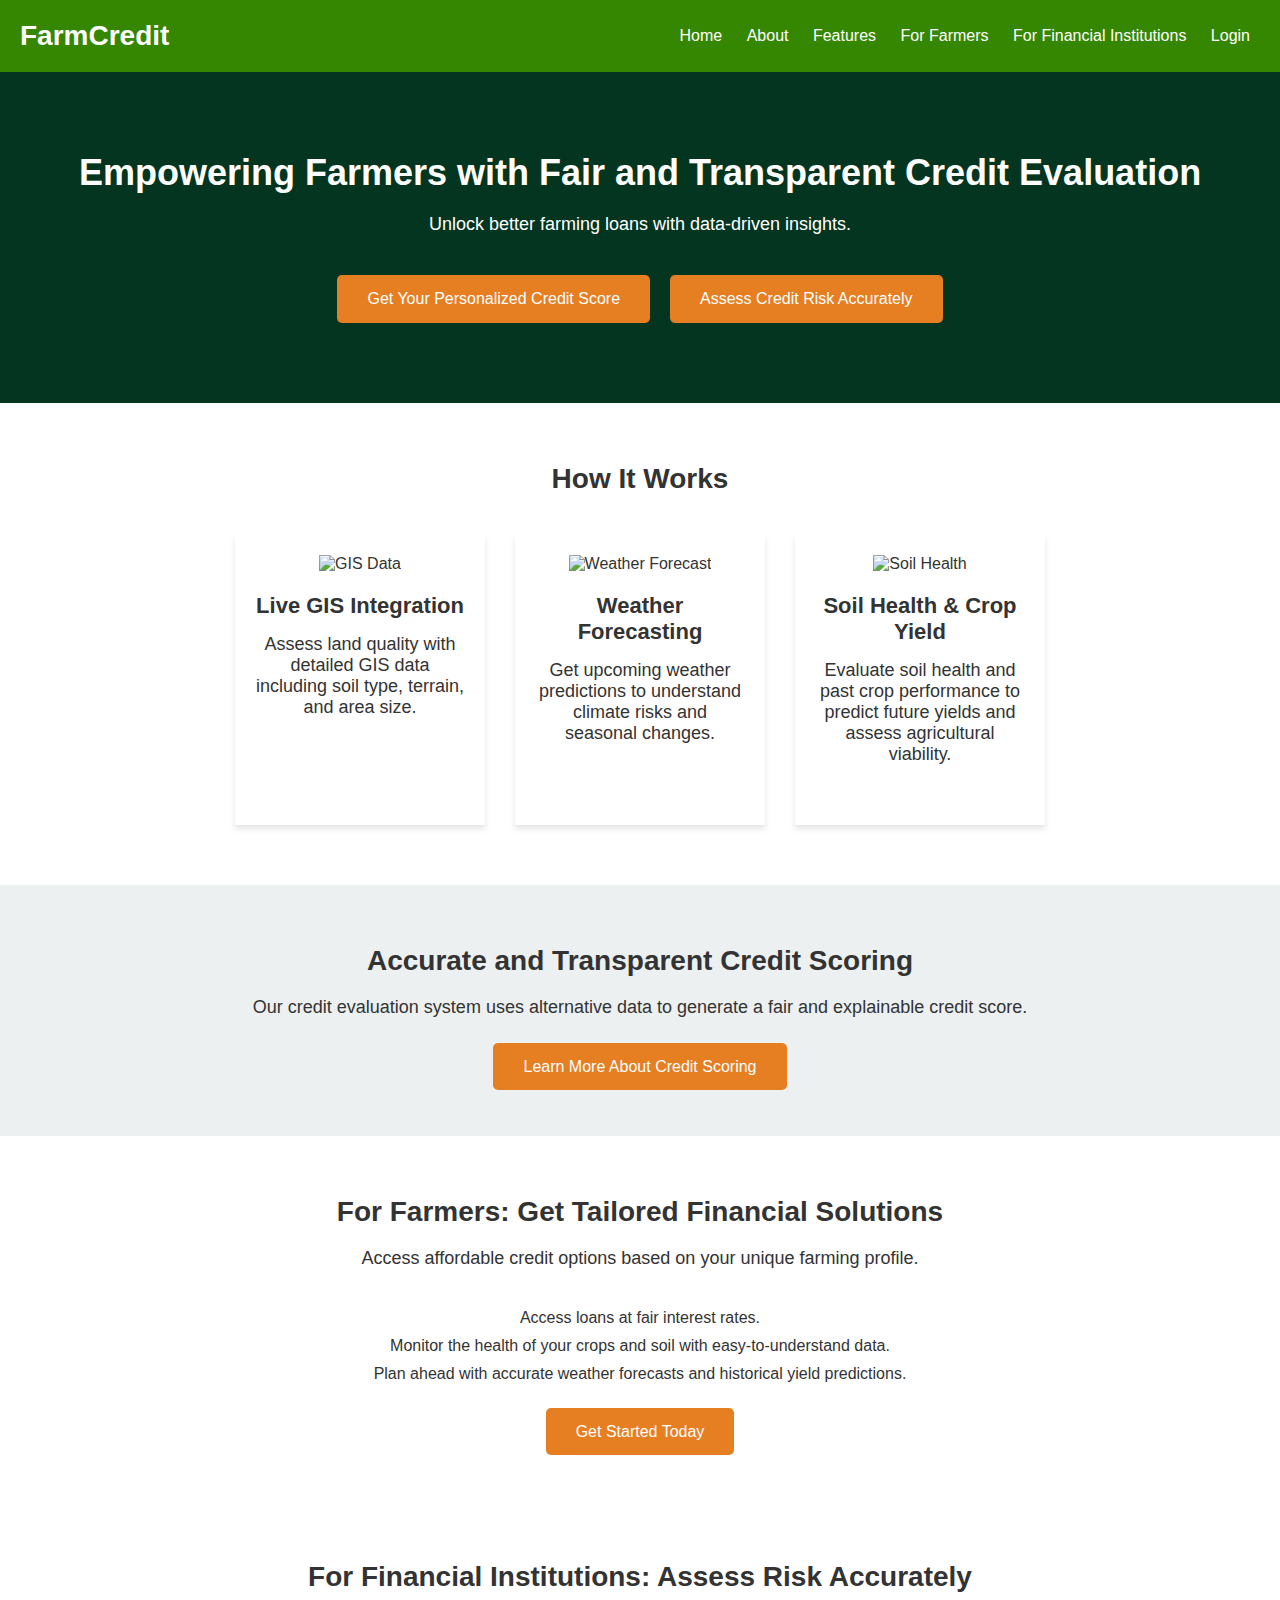
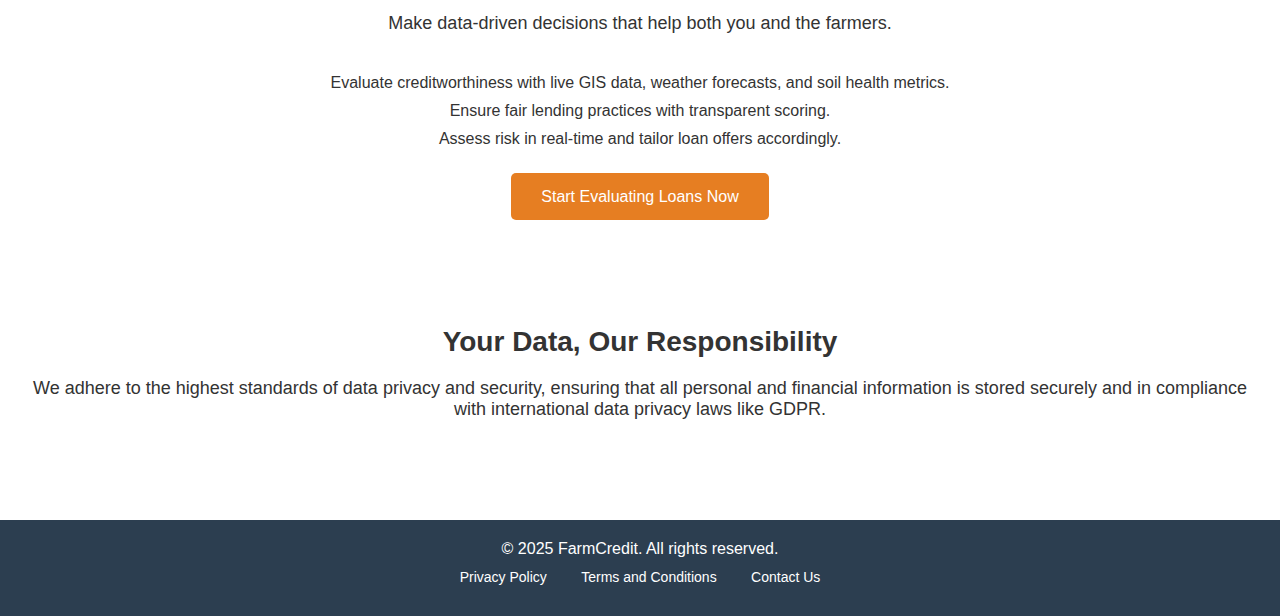
==== index.html @ ee42e20c "colur changes" ====
<!DOCTYPE html>
<html lang="en">
<head>
    <meta charset="UTF-8">
    <meta name="viewport" content="width=device-width, initial-scale=1.0">
    <title>FarmCredit - Alternative Credit Evaluation Tool</title>
    <link rel="stylesheet" href="style.css">
</head>
<body>
    <div></div>
    <header>
        <div class="logo">
            <h1>FarmCredit</h1>
        </div>
        <div></div>
        <nav>
            <ul id="nav-list">
                <li class="nav-list-li"><a href="#home">Home</a></li>
                <li class="nav-list-li"><a href="#about">About</a></li>
                <li class="nav-list-li"><a href="#features">Features</a></li>
                <li class="nav-list-li"><a href="#farmers">For Farmers</a></li>
                <li class="nav-list-li"><a href="#financial-institutions">For Financial Institutions</a></li>
                <li class="nav-list-li"><a href="#login" class="login-btn">Login</a></li>
            </ul>
        </nav>
        <div id="menu-icon" class="menu-icon">&#x2630;</div>
    </header>

    <!-- Hero Section -->
    <section id="hero">
        <div class="hero-text">
            <h2>Empowering Farmers with Fair and Transparent Credit Evaluation</h2>
            <p>Unlock better farming loans with data-driven insights.</p>
            <div class="cta-buttons">
                <a href="#farmers" class="cta-btn">Get Your Personalized Credit Score</a>
                <a href="#financial-institutions" class="cta-btn">Assess Credit Risk Accurately</a>
            </div>
        </div>
    </section>

    <!-- Features Section -->
    <section id="features">
        <h2>How It Works</h2>
        <div class="features-container">
            <div class="feature">
                <img src="gis-icon.png" alt="GIS Data">
                <h3>Live GIS Integration</h3>
                <p>Assess land quality with detailed GIS data including soil type, terrain, and area size.</p>
            </div>
            <div class="feature">
                <img src="weather-icon.png" alt="Weather Forecast">
                <h3>Weather Forecasting</h3>
                <p>Get upcoming weather predictions to understand climate risks and seasonal changes.</p>
            </div>
            <div class="feature">
                <img src="soil-icon.png" alt="Soil Health">
                <h3>Soil Health & Crop Yield</h3>
                <p>Evaluate soil health and past crop performance to predict future yields and assess agricultural viability.</p>
            </div>
        </div>
    </section>

    <!-- Financial Risk Scoring Section -->
    <section id="financial-risk">
        <h2>Accurate and Transparent Credit Scoring</h2>
        <p>Our credit evaluation system uses alternative data to generate a fair and explainable credit score.</p>
        <a href="#learn-more" class="cta-btn">Learn More About Credit Scoring</a>
    </section>

    <!-- For Farmers Section -->
    <section id="farmers">
        <h2>For Farmers: Get Tailored Financial Solutions</h2>
        <p>Access affordable credit options based on your unique farming profile.</p>
        <ul>
            <li>Access loans at fair interest rates.</li>
            <li>Monitor the health of your crops and soil with easy-to-understand data.</li>
            <li>Plan ahead with accurate weather forecasts and historical yield predictions.</li>
        </ul>
        <a href="#get-started" class="cta-btn">Get Started Today</a>
    </section>

    <!-- For Financial Institutions Section -->
    <section id="financial-institutions">
        <h2>For Financial Institutions: Assess Risk Accurately</h2>
        <p>Make data-driven decisions that help both you and the farmers.</p>
        <ul>
            <li>Evaluate creditworthiness with live GIS data, weather forecasts, and soil health metrics.</li>
            <li>Ensure fair lending practices with transparent scoring.</li>
            <li>Assess risk in real-time and tailor loan offers accordingly.</li>
        </ul>
        <a href="#start-evaluating" class="cta-btn">Start Evaluating Loans Now</a>
    </section>

    <!-- Data Privacy Section -->
    <section id="privacy">
        <h2>Your Data, Our Responsibility</h2>
        <p>We adhere to the highest standards of data privacy and security, ensuring that all personal and financial information is stored securely and in compliance with international data privacy laws like GDPR.</p>
    </section>

    <!-- Footer Section -->
    <footer>
        <p>&copy; 2025 FarmCredit. All rights reserved.</p>
        <nav>
            <ul>
                <li><a href="#privacy-policy">Privacy Policy</a></li>
                <li><a href="#terms">Terms and Conditions</a></li>
                <li><a href="#contact">Contact Us</a></li>
            </ul>
        </nav>
    </footer>

    <script src="script.js"></script>
</body>
</html>
---- style.css ----
/* General Reset and Styling */
* {
    margin: 0;
    padding: 0;
    box-sizing: border-box;
    font-family: Arial, sans-serif;
}

/* Body Styling */
body {
    background-color: #ffffff;
    color: #333;
}

/* Header Section */
header {
    background-color: #358600;
    padding: 20px;
    color: white;
    position: relative;
}
#nav-list{
    position: relative;
    top:-25px;
}
.nav-list-li{
    border-radius: 5px;
    padding: 5px 10px 5px 10px;
    margin: 0px;
}
.nav-list-li:hover{
    background-color: #033520;
}
header .logo h1 {
    display: inline-block;
    font-size: 28px;
}

header nav ul {
    list-style: none;
    float: right;
}

header nav ul li {
    display: inline;
    margin: 0 15px;
}

header nav ul li a {
    color: white;
    text-decoration: none;
    font-size: 16px;
}



/* Mobile Menu Toggle */
#menu-icon {
    display: none;
    position: absolute;
    top: 20px;
    right: 20px;
    font-size: 30px;
    cursor: pointer;
}

/* Hero Section */
#hero {
    background-color: #033520;
    color: white;
    text-align: center;
    padding: 80px 20px;
}

#hero h2 {
    font-size: 36px;
    margin-bottom: 20px;
}

#hero p {
    font-size: 18px;
    margin-bottom: 40px;
}

.cta-buttons {
    display: flex;
    justify-content: center;
    gap: 20px;
}

.cta-btn {
    background-color: #e67e22;
    color: white;
    padding: 15px 30px;
    font-size: 16px;
    border-radius: 5px;
    text-decoration: none;
    transition: background-color 0.3s ease;
}

.cta-btn:hover {
    background-color: #d35400;
}

/* Features Section */
#features {
    text-align: center;
    padding: 60px 20px;
}

#features h2 {
    font-size: 28px;
    margin-bottom: 40px;
}

.features-container {
    display: flex;
    justify-content: center;
    gap: 30px;
}

.feature {
    width: 250px;
    background-color: #fff;
    padding: 20px;
    box-shadow: 0 4px 6px rgba(0, 0, 0, 0.1);
    text-align: center;
}

.feature img {
    width: 50px;
    height: 50px;
    margin-bottom: 20px;
}

.feature h3 {
    font-size: 22px;
    margin-bottom: 15px;
}

/* Mobile View */
@media screen and (max-width: 850px) {
    header nav ul {
        display: none;
        flex-direction: column;
        position: absolute;
        top: 60px;
        right: 10px;
        background-color: #2c3e50;
        padding: 20px;
        border-radius: 8px;
        width: 200px;
    }

    header nav ul li {
        margin: 10px 0;
    }

    header nav ul li a {
        font-size: 18px;
    }

    #menu-icon {
        display: block;
    }

    /* Toggle class to show menu */
    header nav.active ul {
        display: flex;
    }

    .cta-buttons {
        flex-direction: column;
    }
}

/* Financial Risk Scoring Section */
#financial-risk {
    background-color: #ecf0f1;
    text-align: center;
    padding: 60px 20px;
}

/* For Farmers and Financial Institutions Section */
section {
    padding: 60px 20px;
    text-align: center;
}

section h2 {
    font-size: 28px;
    margin-bottom: 20px;
}

section p {
    font-size: 18px;
    margin-bottom: 40px;
}

section ul {
    list-style: none;
    margin-bottom: 40px;
}

section ul li {
    font-size: 16px;
    margin-bottom: 10px;
}

footer {
    background-color: #2c3e50;
    color: white;
    text-align: center;
    padding: 20px;
}

footer nav ul {
    list-style: none;
    margin: 10px 0;
}

footer nav ul li {
    display: inline;
    margin: 0 15px;
}

footer nav ul li a {
    color: white;
    text-decoration: none;
    font-size: 14px;
}

footer nav ul li a:hover {
    color: #3498db;
}
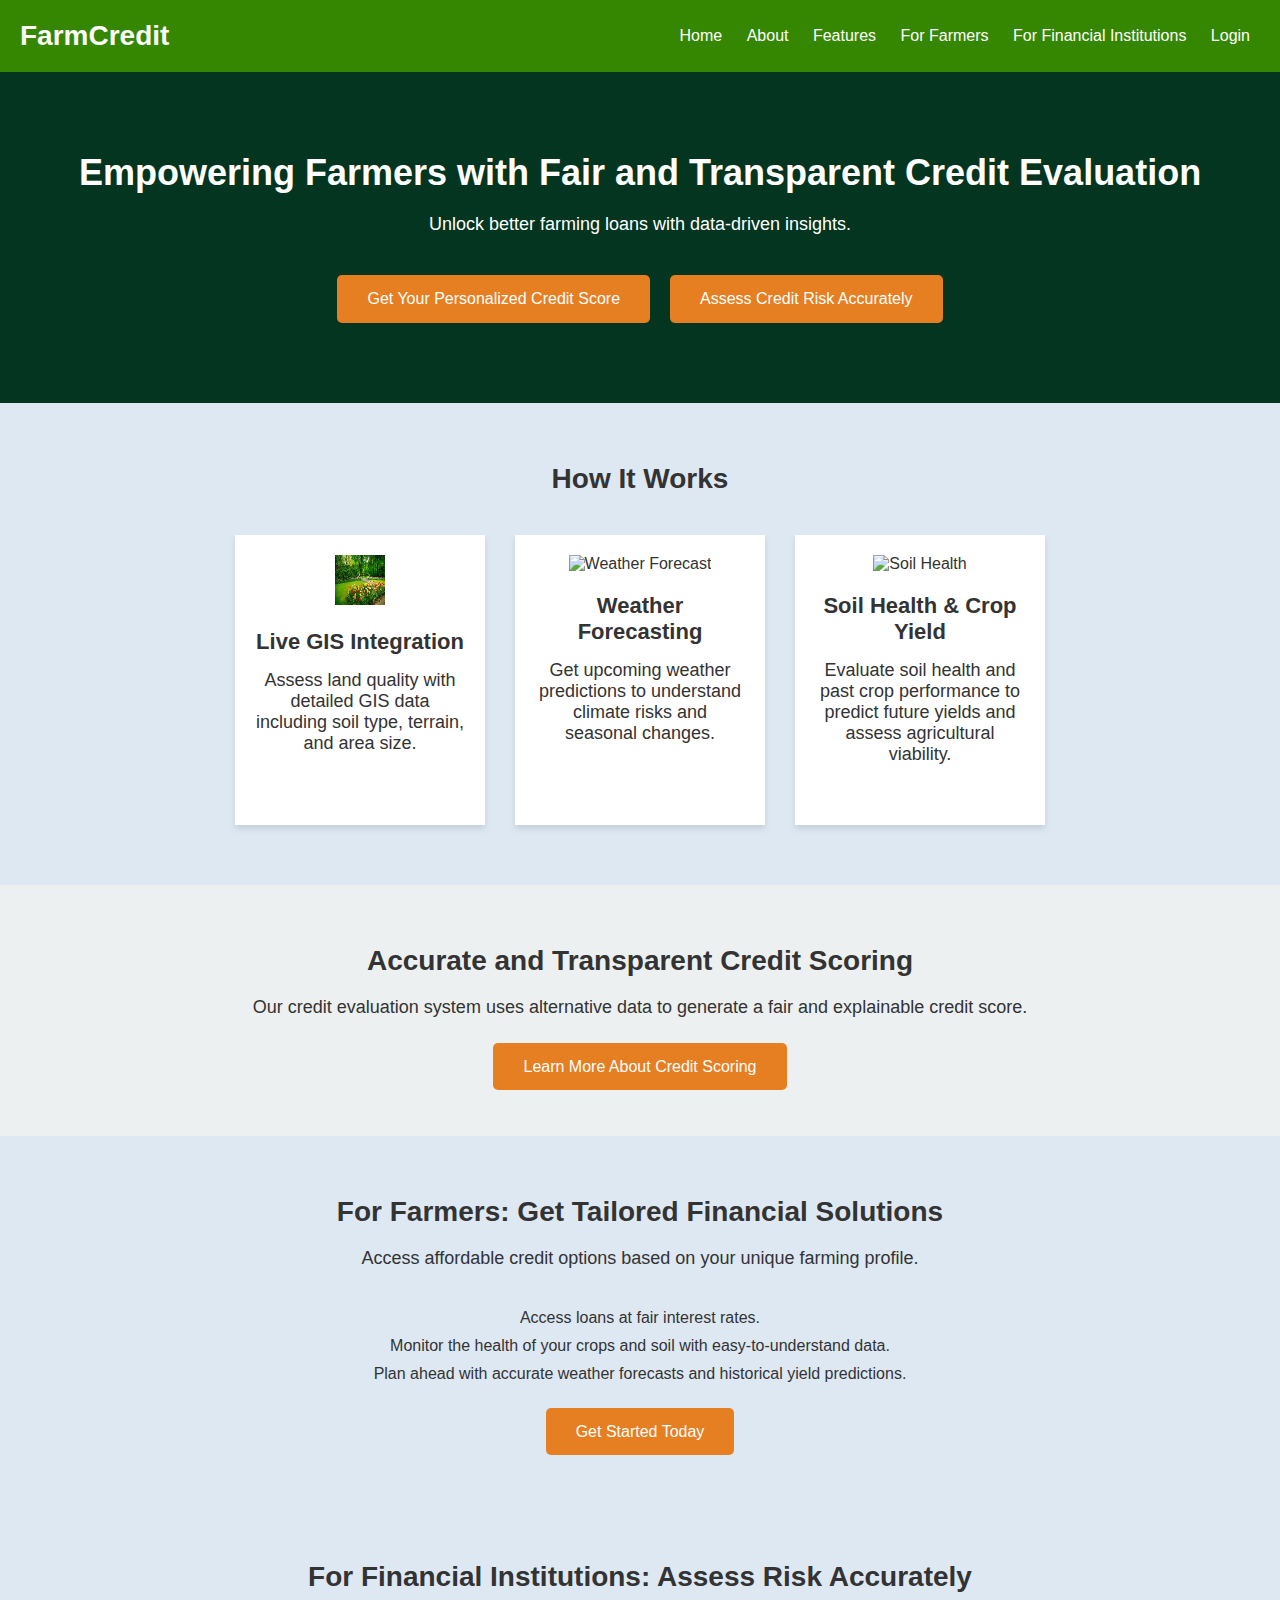
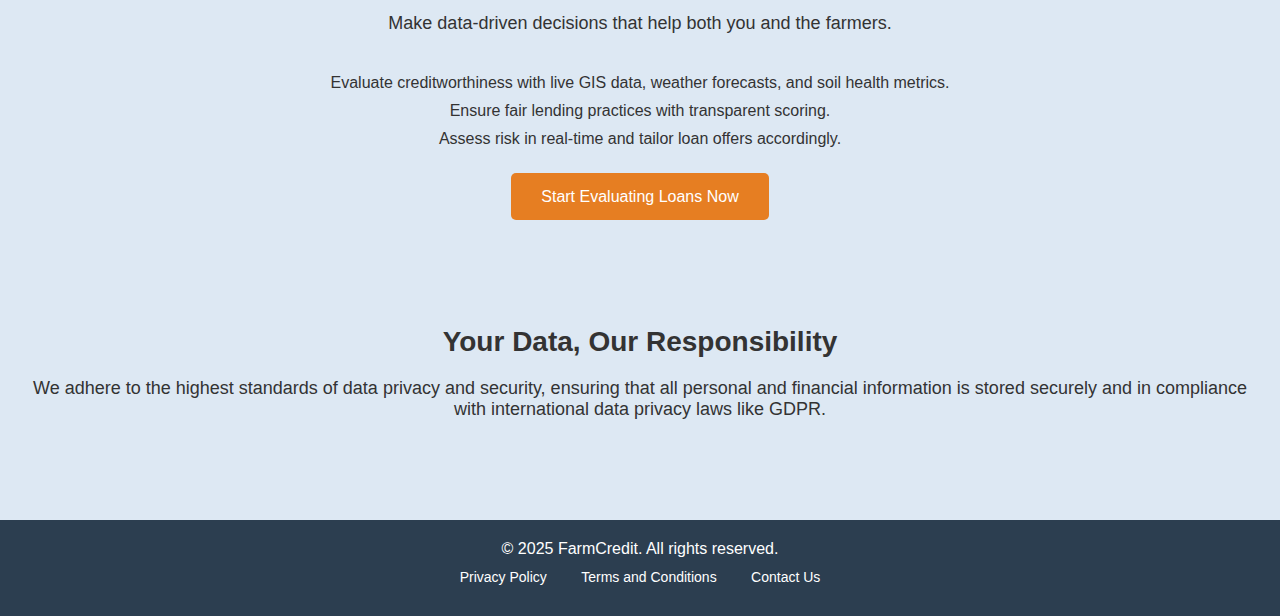
==== commit 10036516: "imag" ====
--- a/index.html
+++ b/index.html
@@ -12,7 +12,6 @@
         <div class="logo">
             <h1>FarmCredit</h1>
         </div>
-        <div></div>
         <nav>
             <ul id="nav-list">
                 <li class="nav-list-li"><a href="#home">Home</a></li>
@@ -43,7 +42,7 @@
         <h2>How It Works</h2>
         <div class="features-container">
             <div class="feature">
-                <img src="gis-icon.png" alt="GIS Data">
+                <img src="image/images.jpeg" alt="GIS Data">
                 <h3>Live GIS Integration</h3>
                 <p>Assess land quality with detailed GIS data including soil type, terrain, and area size.</p>
             </div>
--- a/style.css
+++ b/style.css
@@ -8,7 +8,7 @@
 
 /* Body Styling */
 body {
-    background-color: #ffffff;
+    background-color: #dde8f3;
     color: #333;
 }
 
@@ -16,7 +16,7 @@
 header {
     background-color: #358600;
     padding: 20px;
-    color: white;
+    color: rgb(252, 252, 252);
     position: relative;
 }
 #nav-list{
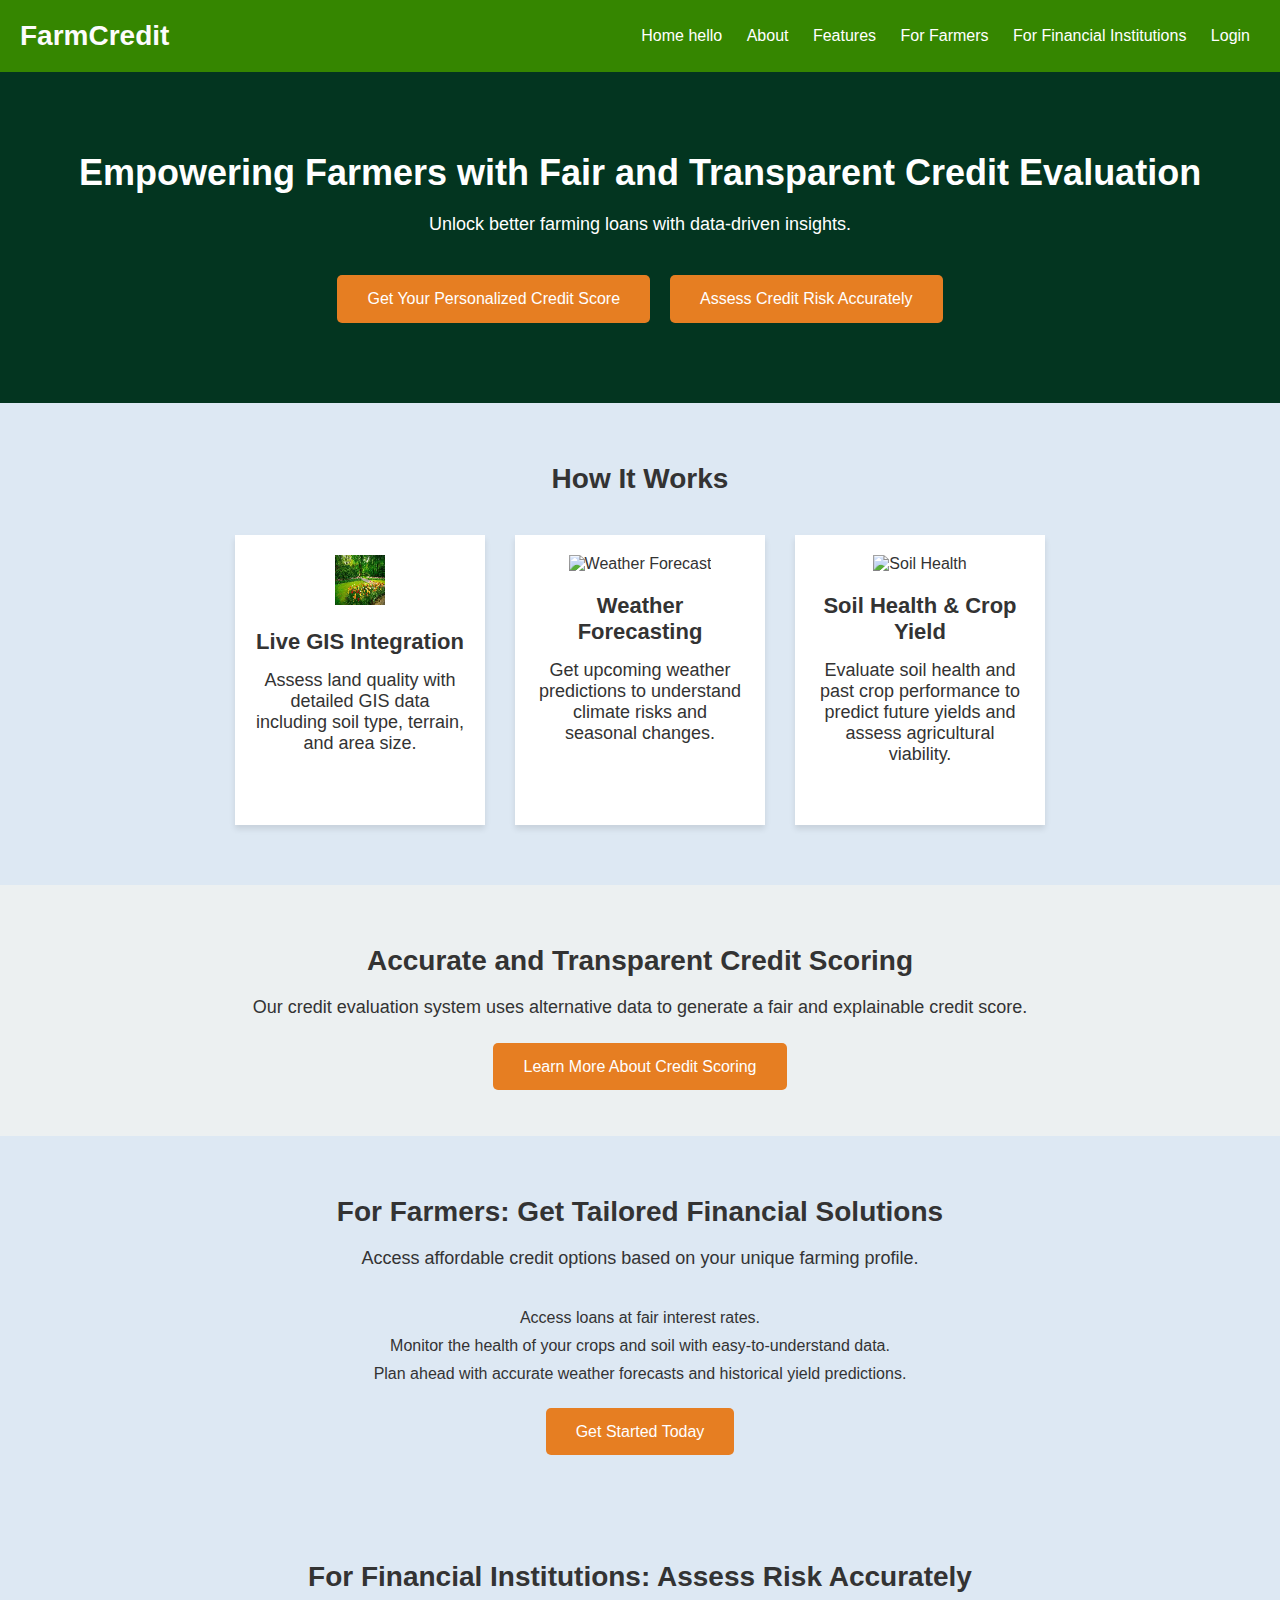
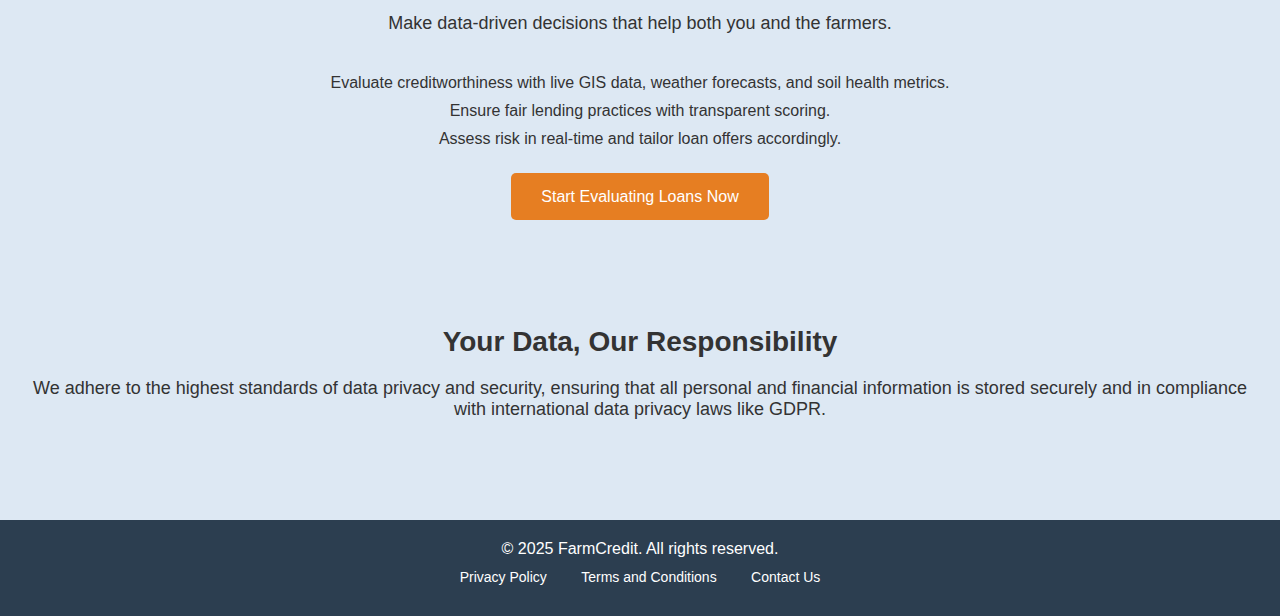
==== commit 94c47c2f: "homechange" ====
--- a/index.html
+++ b/index.html
@@ -14,7 +14,7 @@
         </div>
         <nav>
             <ul id="nav-list">
-                <li class="nav-list-li"><a href="#home">Home</a></li>
+                <li class="nav-list-li"><a href="#home">Home hello</a></li>
                 <li class="nav-list-li"><a href="#about">About</a></li>
                 <li class="nav-list-li"><a href="#features">Features</a></li>
                 <li class="nav-list-li"><a href="#farmers">For Farmers</a></li>
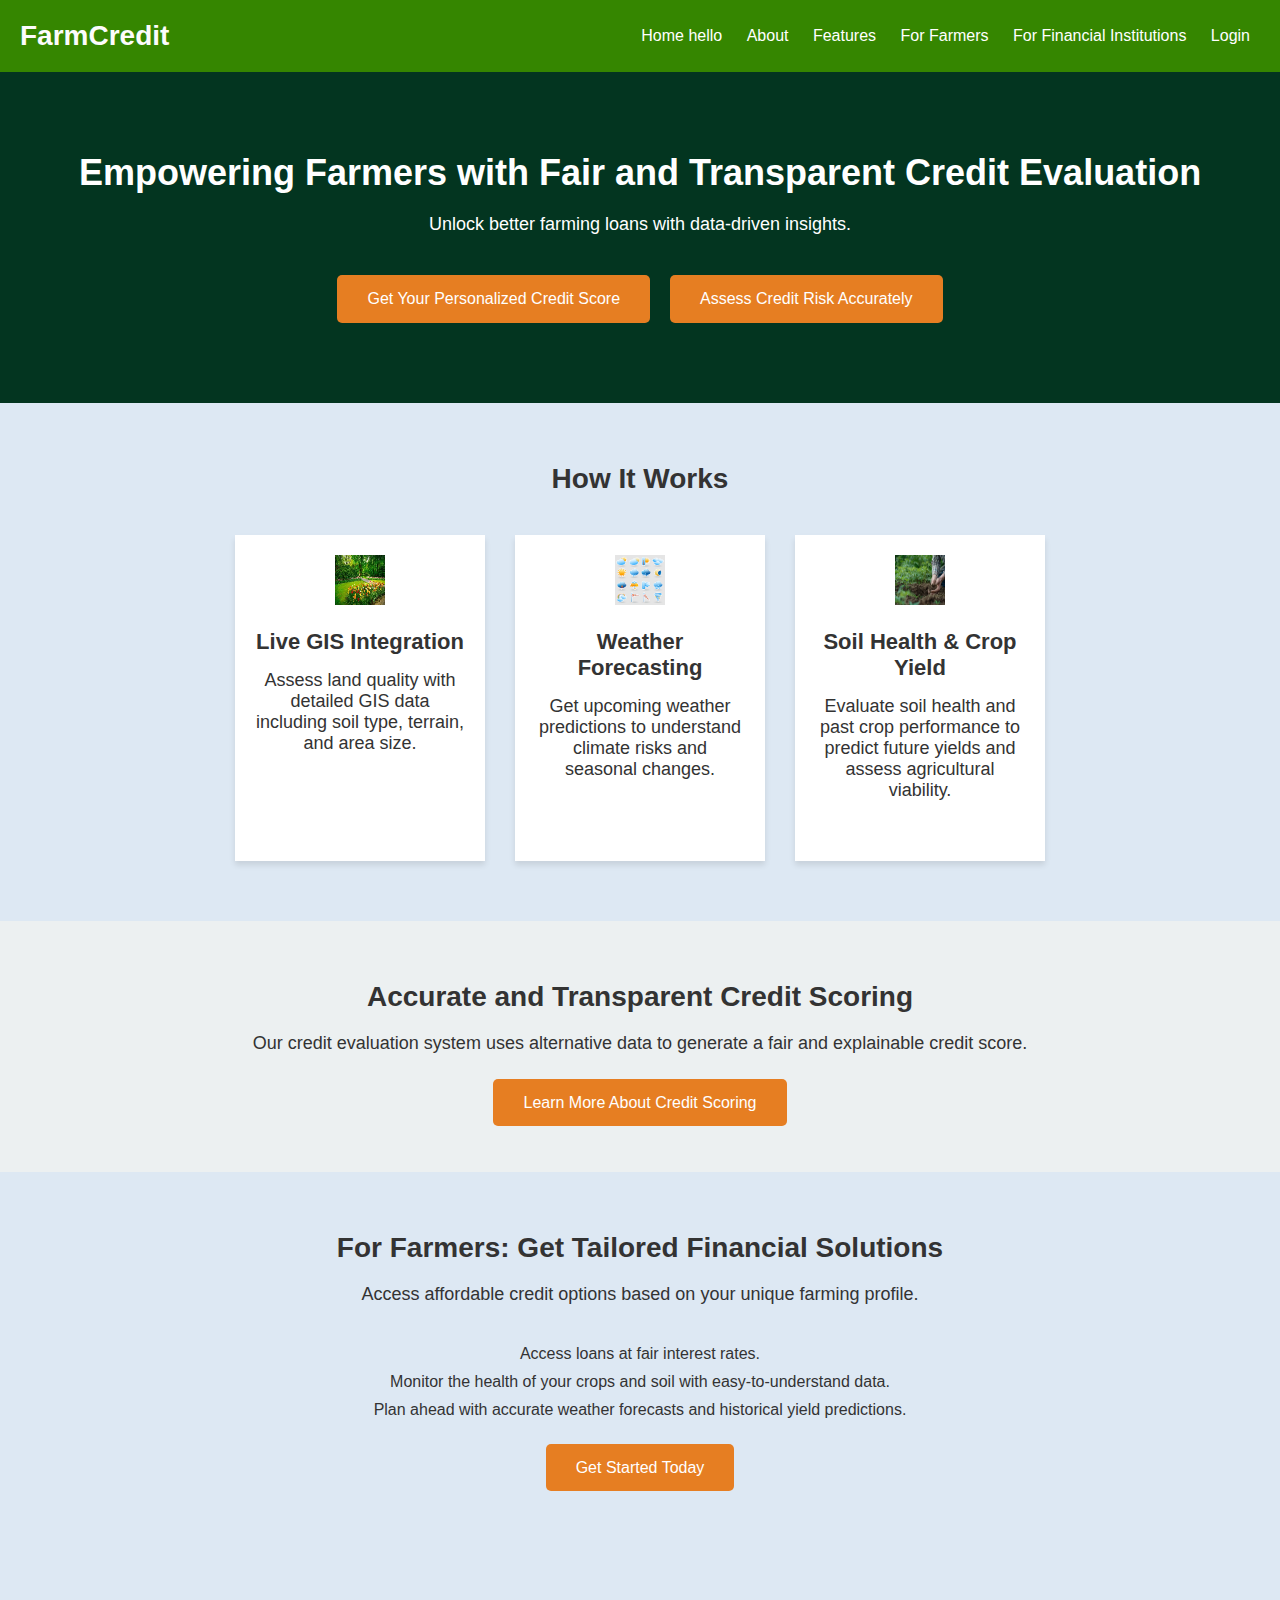
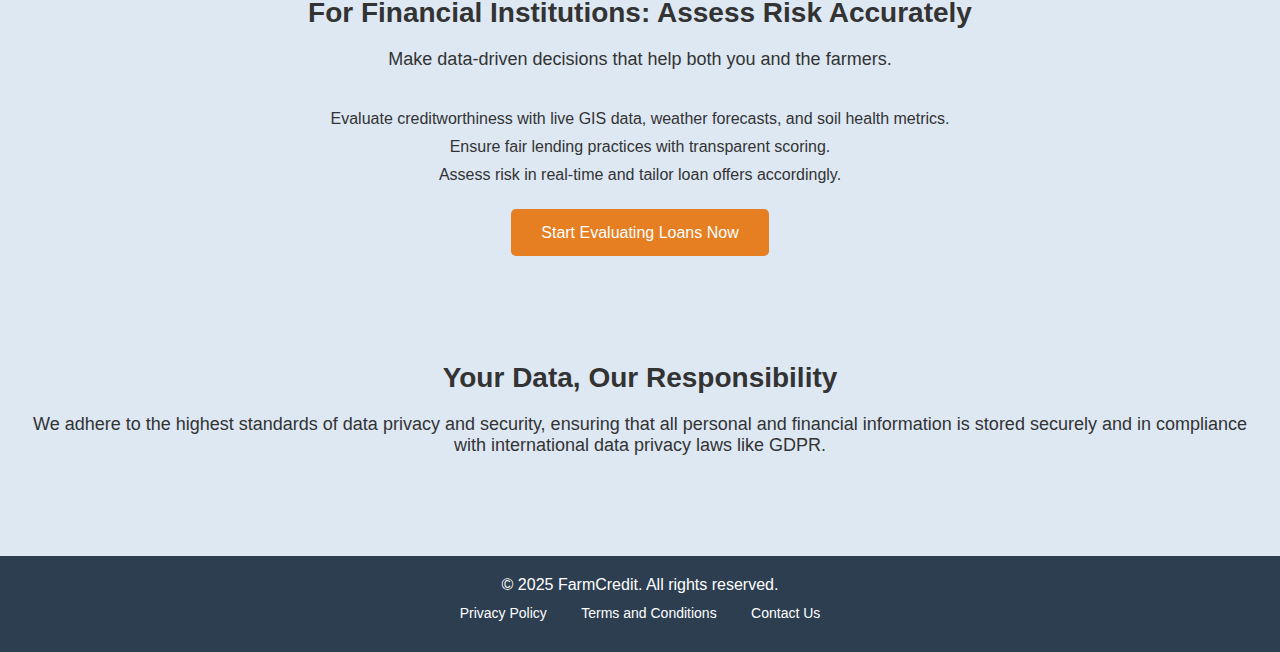
==== commit 3a7b8b77: "Merge branch 'main' of https://github.com/Patelharsh6/Credit-evalution-tool into main" ====
--- a/index.html
+++ b/index.html
@@ -47,12 +47,12 @@
                 <p>Assess land quality with detailed GIS data including soil type, terrain, and area size.</p>
             </div>
             <div class="feature">
-                <img src="weather-icon.png" alt="Weather Forecast">
+                <img src="./image/weather-forecast-tablet-mobile-symbols-widget-icons-set-with-clouds-rainbow_1284-13647 (1).avif" alt="Weather Forecast">
                 <h3>Weather Forecasting</h3>
                 <p>Get upcoming weather predictions to understand climate risks and seasonal changes.</p>
             </div>
             <div class="feature">
-                <img src="soil-icon.png" alt="Soil Health">
+                <img src="./image/240_F_1055339096_Df8Q0S6Sm1079HLFirvuVTV6Hz6XAPkR.jpg" alt="Soil Health">
                 <h3>Soil Health & Crop Yield</h3>
                 <p>Evaluate soil health and past crop performance to predict future yields and assess agricultural viability.</p>
             </div>
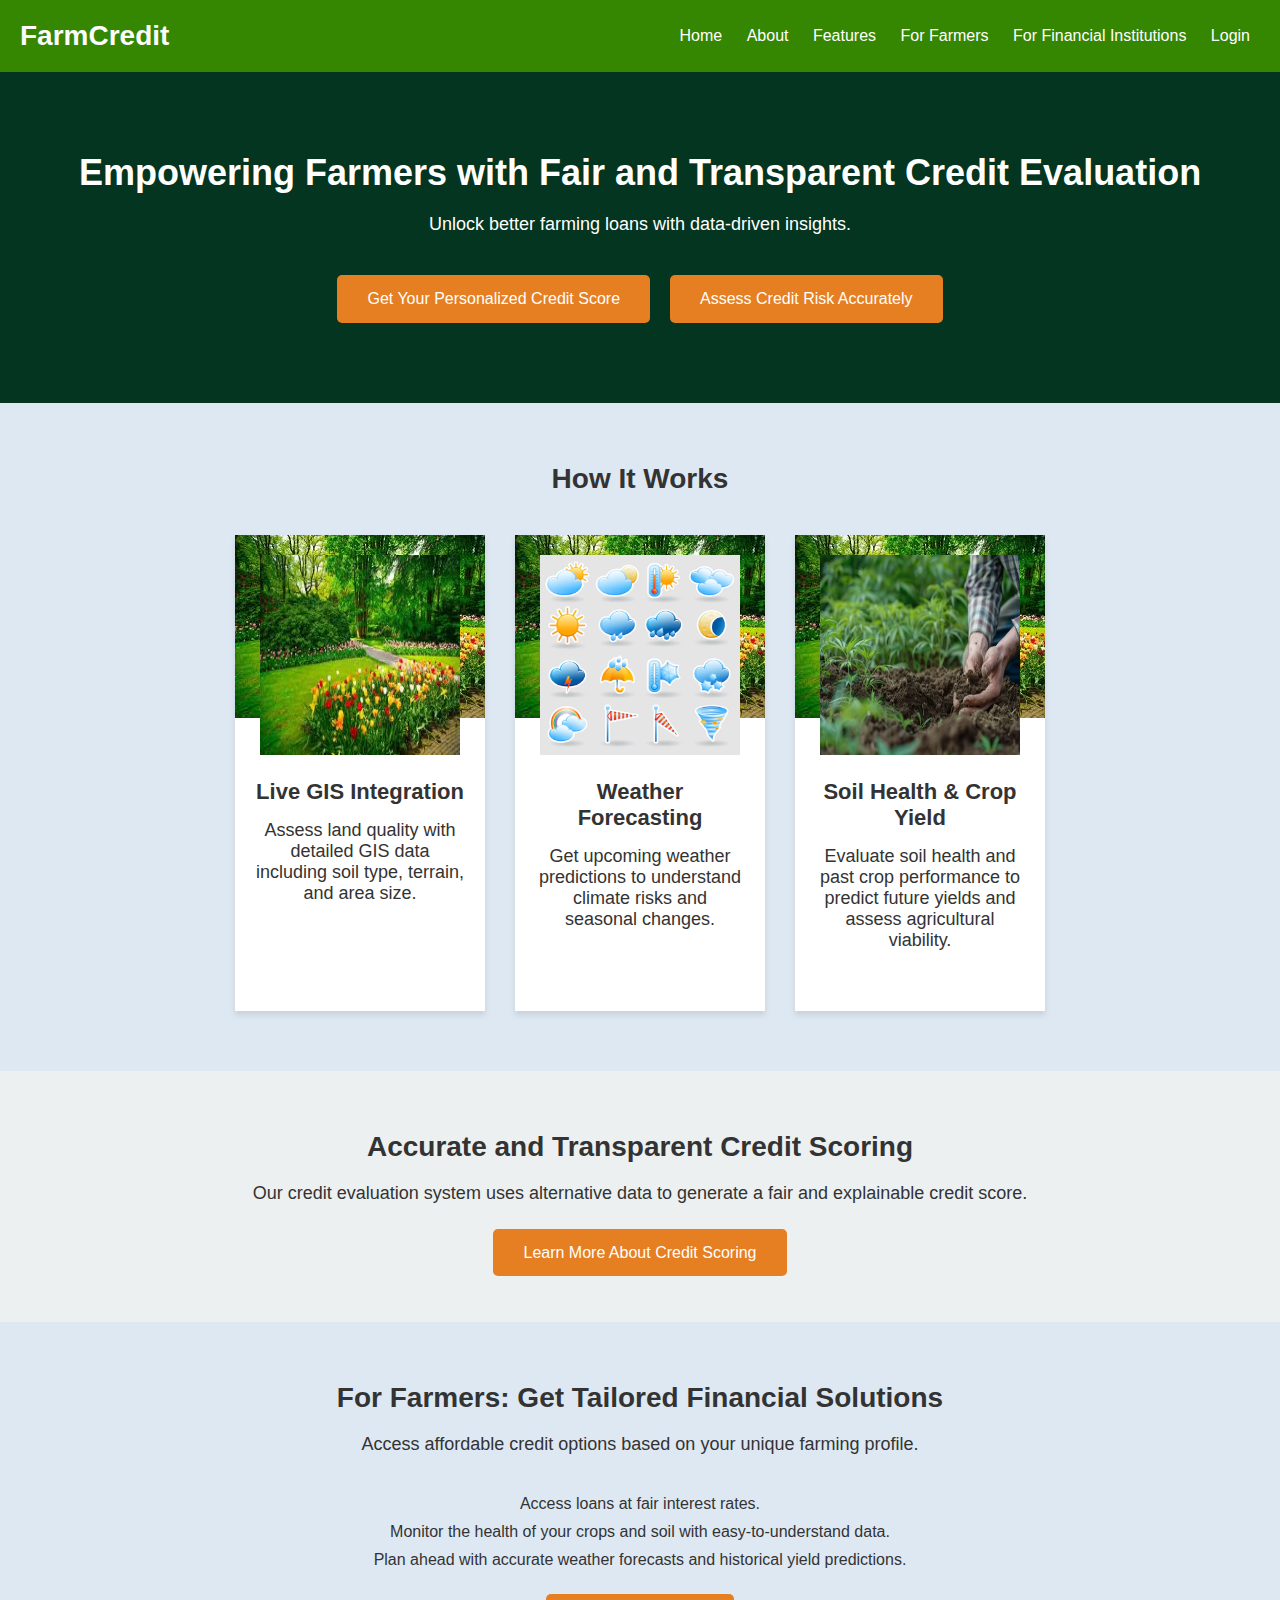
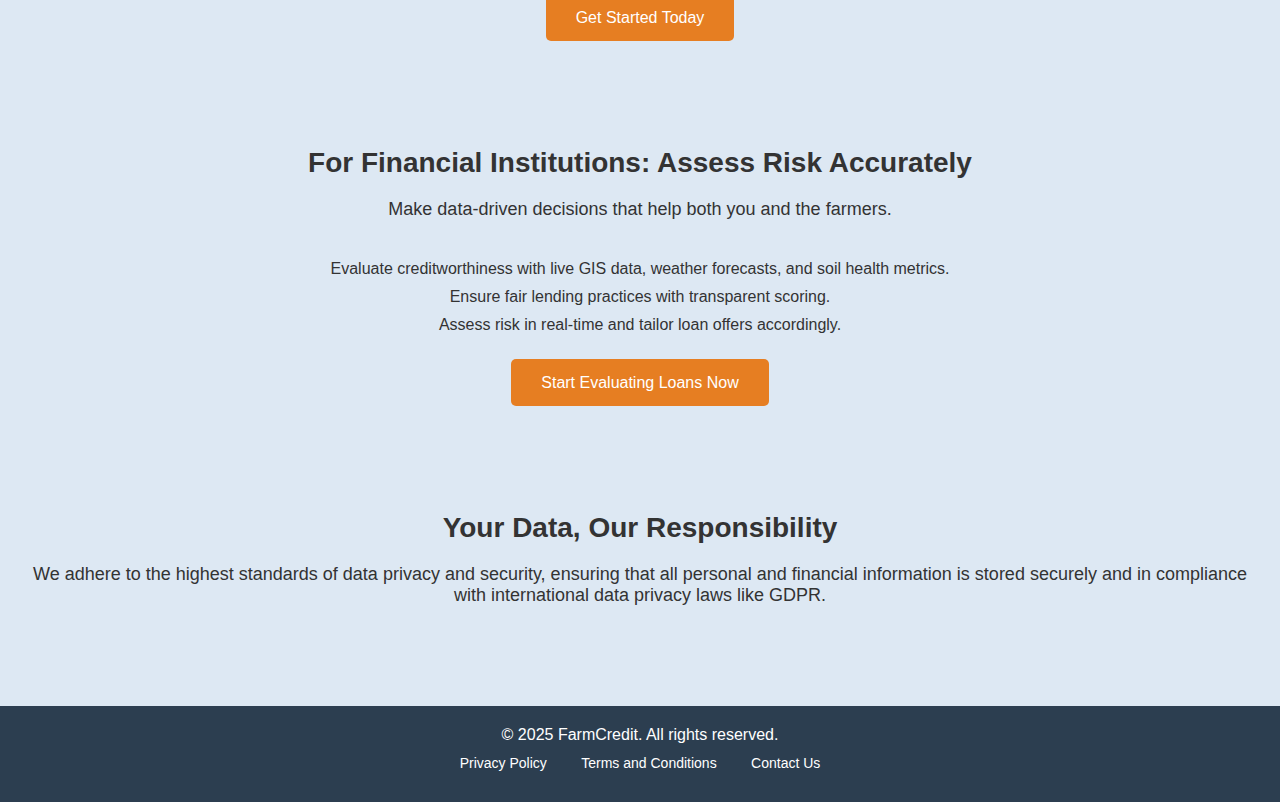
==== commit 5fc3d4fe: "remove home" ====
--- a/index.html
+++ b/index.html
@@ -14,7 +14,7 @@
         </div>
         <nav>
             <ul id="nav-list">
-                <li class="nav-list-li"><a href="#home">Home hello</a></li>
+                <li class="nav-list-li"><a href="#home">Home</a></li>
                 <li class="nav-list-li"><a href="#about">About</a></li>
                 <li class="nav-list-li"><a href="#features">Features</a></li>
                 <li class="nav-list-li"><a href="#farmers">For Farmers</a></li>
--- a/style.css
+++ b/style.css
@@ -125,11 +125,14 @@
     padding: 20px;
     box-shadow: 0 4px 6px rgba(0, 0, 0, 0.1);
     text-align: center;
+    background-image: url("./image/images.jpeg");
+    background-repeat: no-repeat;
+    background-
 }
 
 .feature img {
-    width: 50px;
-    height: 50px;
+    width: 200px;
+    height: 200px;
     margin-bottom: 20px;
 }
 
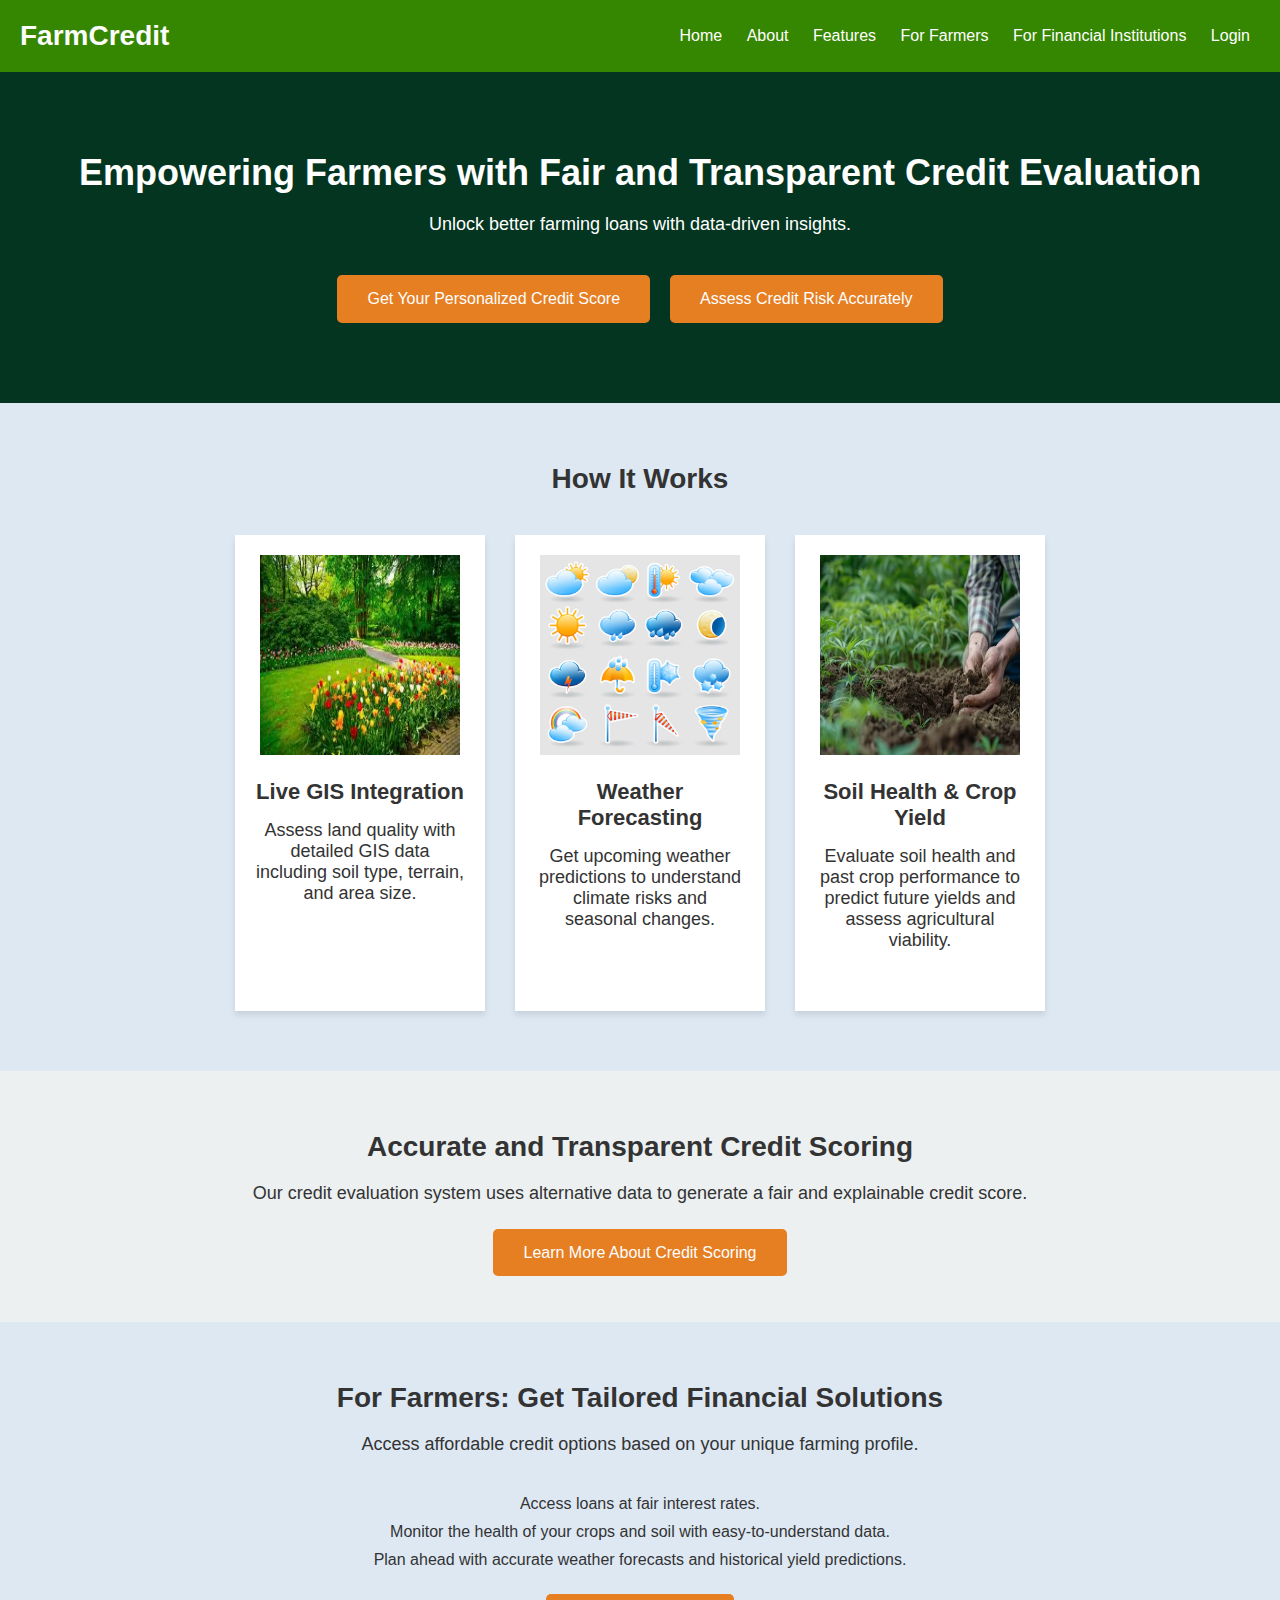
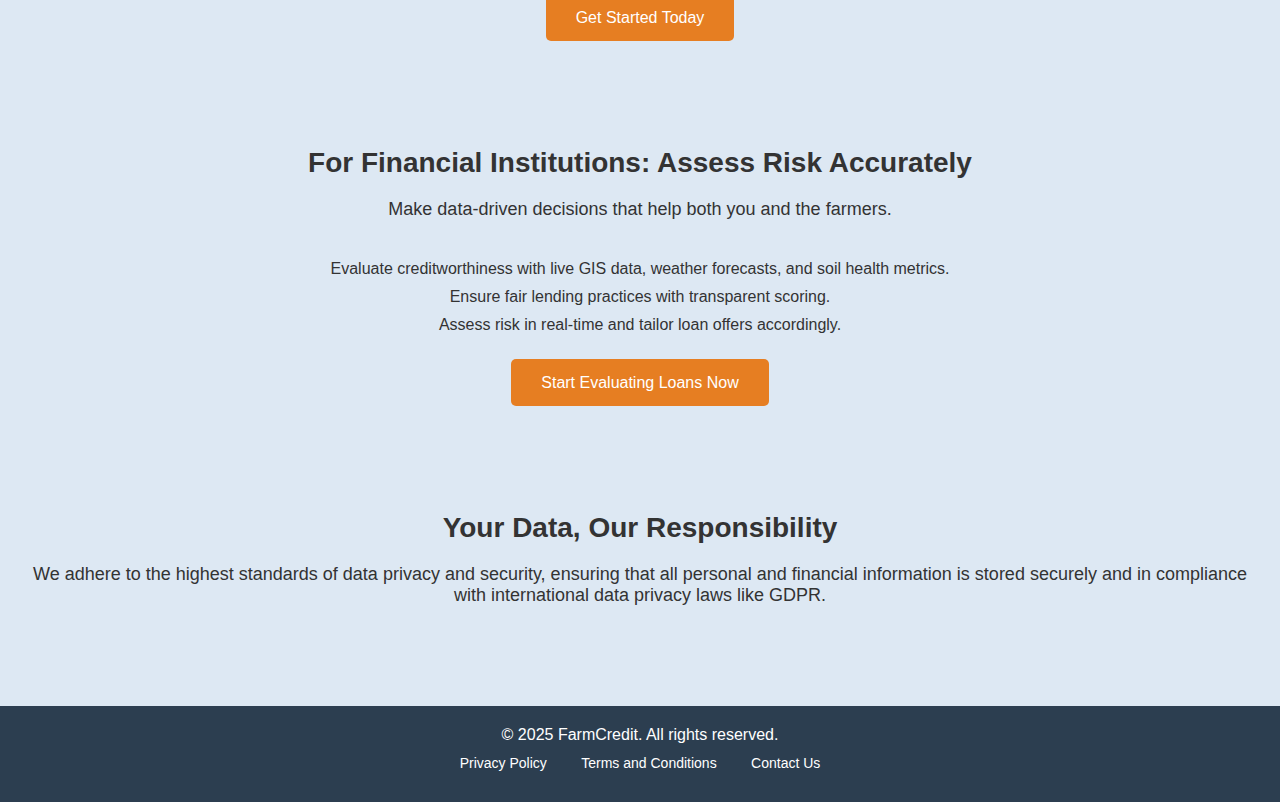
==== commit 7767cb7a: "final changes" ====
--- a/index.html
+++ b/index.html
@@ -19,7 +19,7 @@
                 <li class="nav-list-li"><a href="#features">Features</a></li>
                 <li class="nav-list-li"><a href="#farmers">For Farmers</a></li>
                 <li class="nav-list-li"><a href="#financial-institutions">For Financial Institutions</a></li>
-                <li class="nav-list-li"><a href="#login" class="login-btn">Login</a></li>
+                <li class="nav-list-li"><a href="2_loginpage.html" class="login-btn">Login</a></li>
             </ul>
         </nav>
         <div id="menu-icon" class="menu-icon">&#x2630;</div>
--- a/style.css
+++ b/style.css
@@ -125,7 +125,6 @@
     padding: 20px;
     box-shadow: 0 4px 6px rgba(0, 0, 0, 0.1);
     text-align: center;
-    background-image: url("./image/images.jpeg");
     background-repeat: no-repeat;
     background-
 }
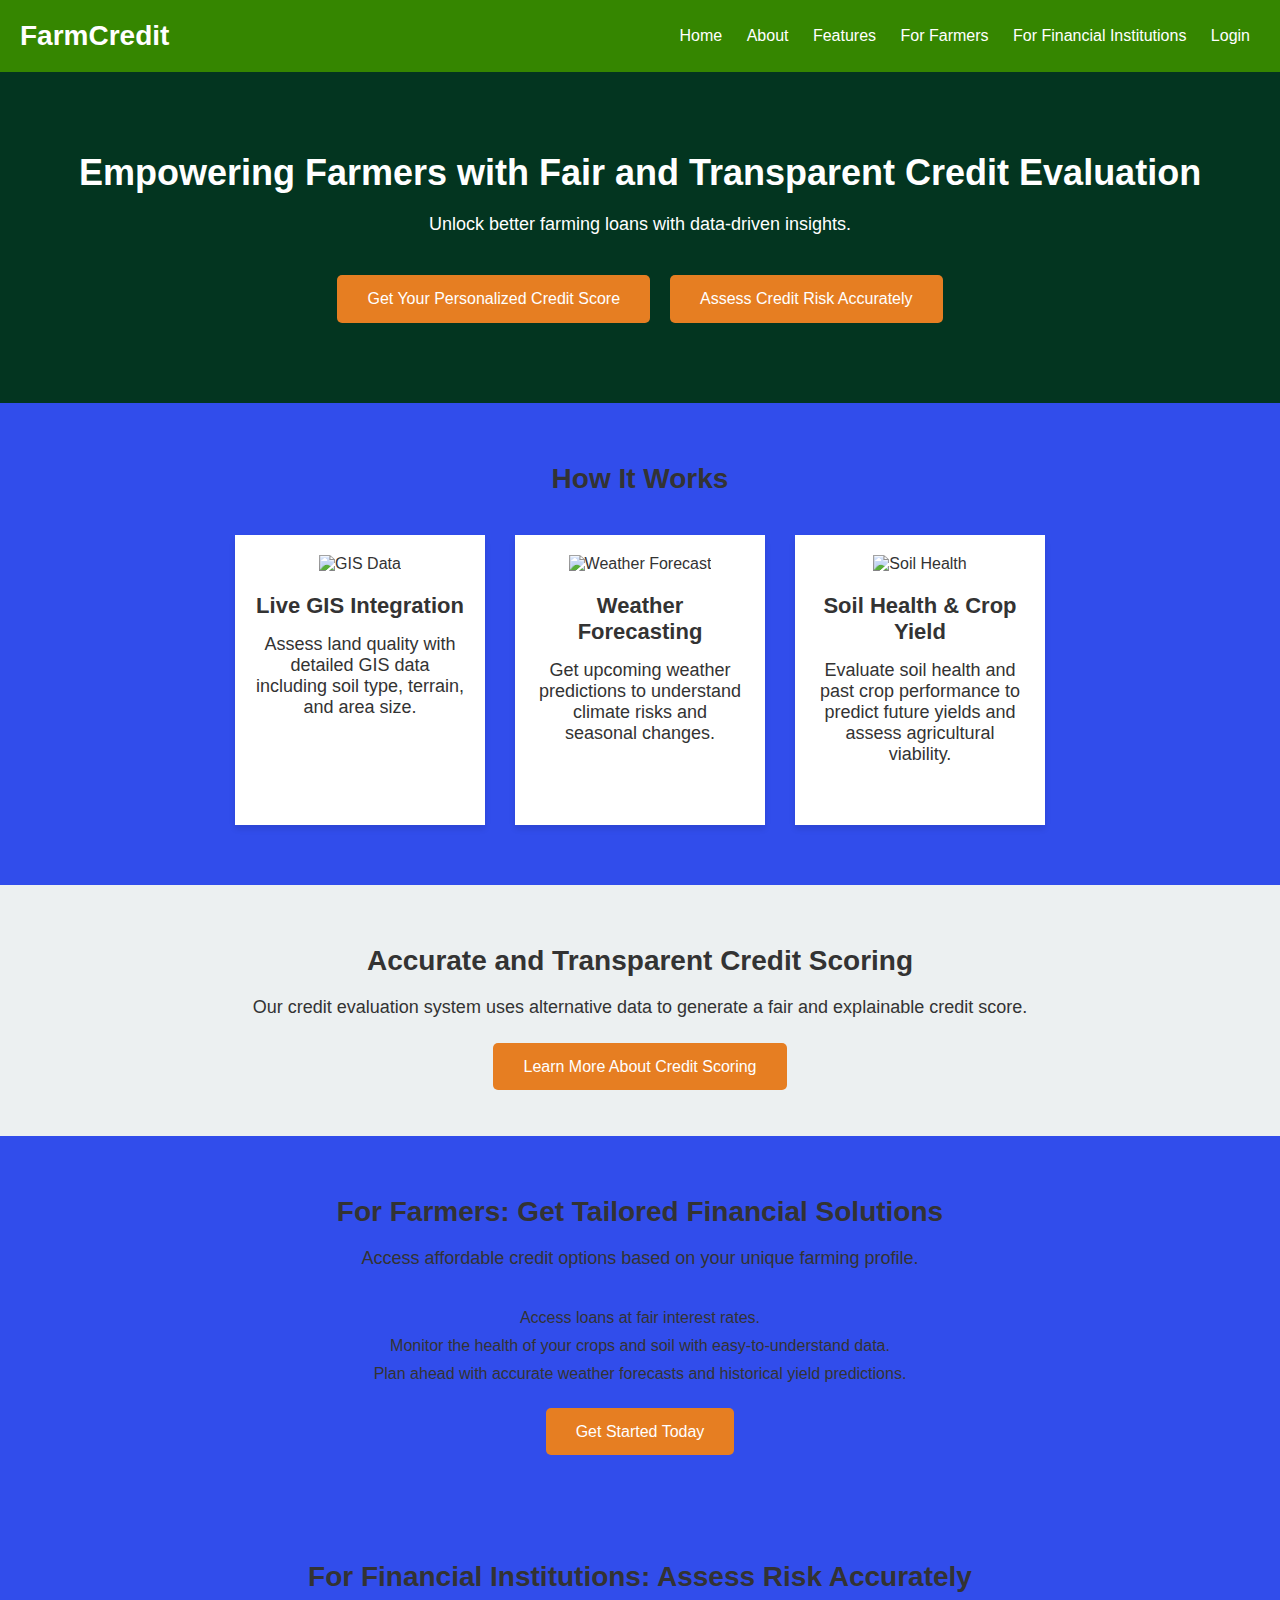
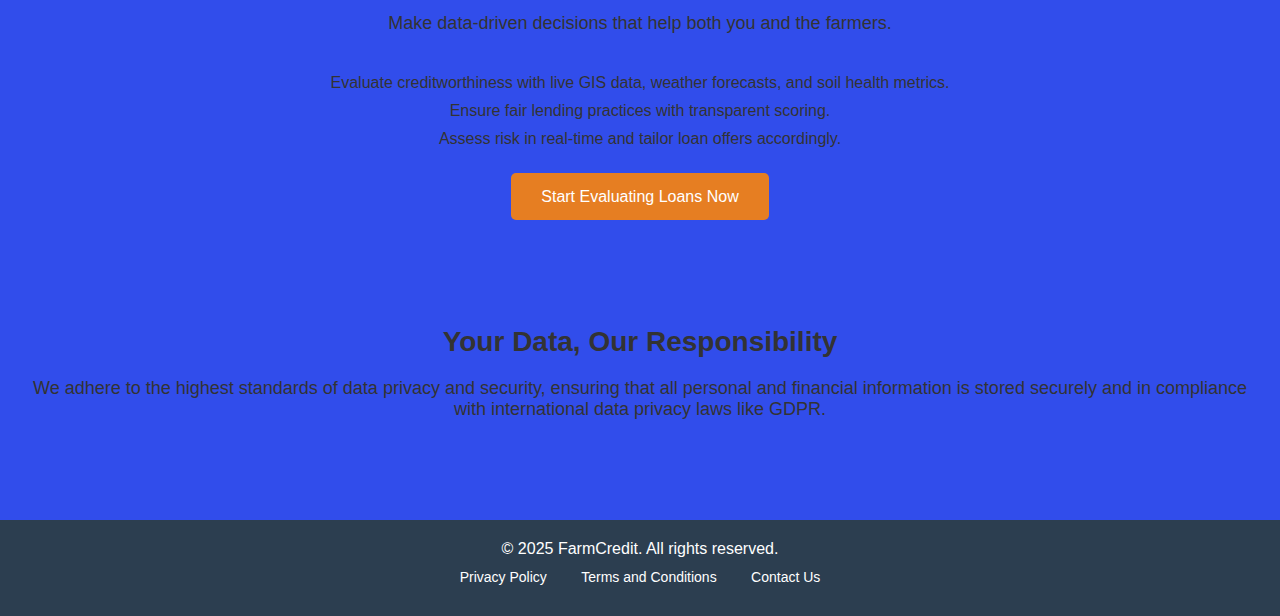
==== commit ebe2b5ce: "purple" ====
--- a/index.html
+++ b/index.html
@@ -19,7 +19,7 @@
                 <li class="nav-list-li"><a href="#features">Features</a></li>
                 <li class="nav-list-li"><a href="#farmers">For Farmers</a></li>
                 <li class="nav-list-li"><a href="#financial-institutions">For Financial Institutions</a></li>
-                <li class="nav-list-li"><a href="2_loginpage.html" class="login-btn">Login</a></li>
+                <li class="nav-list-li"><a href="#login" class="login-btn">Login</a></li>
             </ul>
         </nav>
         <div id="menu-icon" class="menu-icon">&#x2630;</div>
@@ -42,17 +42,17 @@
         <h2>How It Works</h2>
         <div class="features-container">
             <div class="feature">
-                <img src="image/images.jpeg" alt="GIS Data">
+                <img src="gis-icon.png" alt="GIS Data">
                 <h3>Live GIS Integration</h3>
                 <p>Assess land quality with detailed GIS data including soil type, terrain, and area size.</p>
             </div>
             <div class="feature">
-                <img src="./image/weather-forecast-tablet-mobile-symbols-widget-icons-set-with-clouds-rainbow_1284-13647 (1).avif" alt="Weather Forecast">
+                <img src="weather-icon.png" alt="Weather Forecast">
                 <h3>Weather Forecasting</h3>
                 <p>Get upcoming weather predictions to understand climate risks and seasonal changes.</p>
             </div>
             <div class="feature">
-                <img src="./image/240_F_1055339096_Df8Q0S6Sm1079HLFirvuVTV6Hz6XAPkR.jpg" alt="Soil Health">
+                <img src="soil-icon.png" alt="Soil Health">
                 <h3>Soil Health & Crop Yield</h3>
                 <p>Evaluate soil health and past crop performance to predict future yields and assess agricultural viability.</p>
             </div>
--- a/style.css
+++ b/style.css
@@ -8,7 +8,7 @@
 
 /* Body Styling */
 body {
-    background-color: #dde8f3;
+    background-color: #314deb;
     color: #333;
 }
 
@@ -16,7 +16,7 @@
 header {
     background-color: #358600;
     padding: 20px;
-    color: rgb(252, 252, 252);
+    color: white;
     position: relative;
 }
 #nav-list{
@@ -125,13 +125,11 @@
     padding: 20px;
     box-shadow: 0 4px 6px rgba(0, 0, 0, 0.1);
     text-align: center;
-    background-repeat: no-repeat;
-    background-
 }
 
 .feature img {
-    width: 200px;
-    height: 200px;
+    width: 50px;
+    height: 50px;
     margin-bottom: 20px;
 }
 
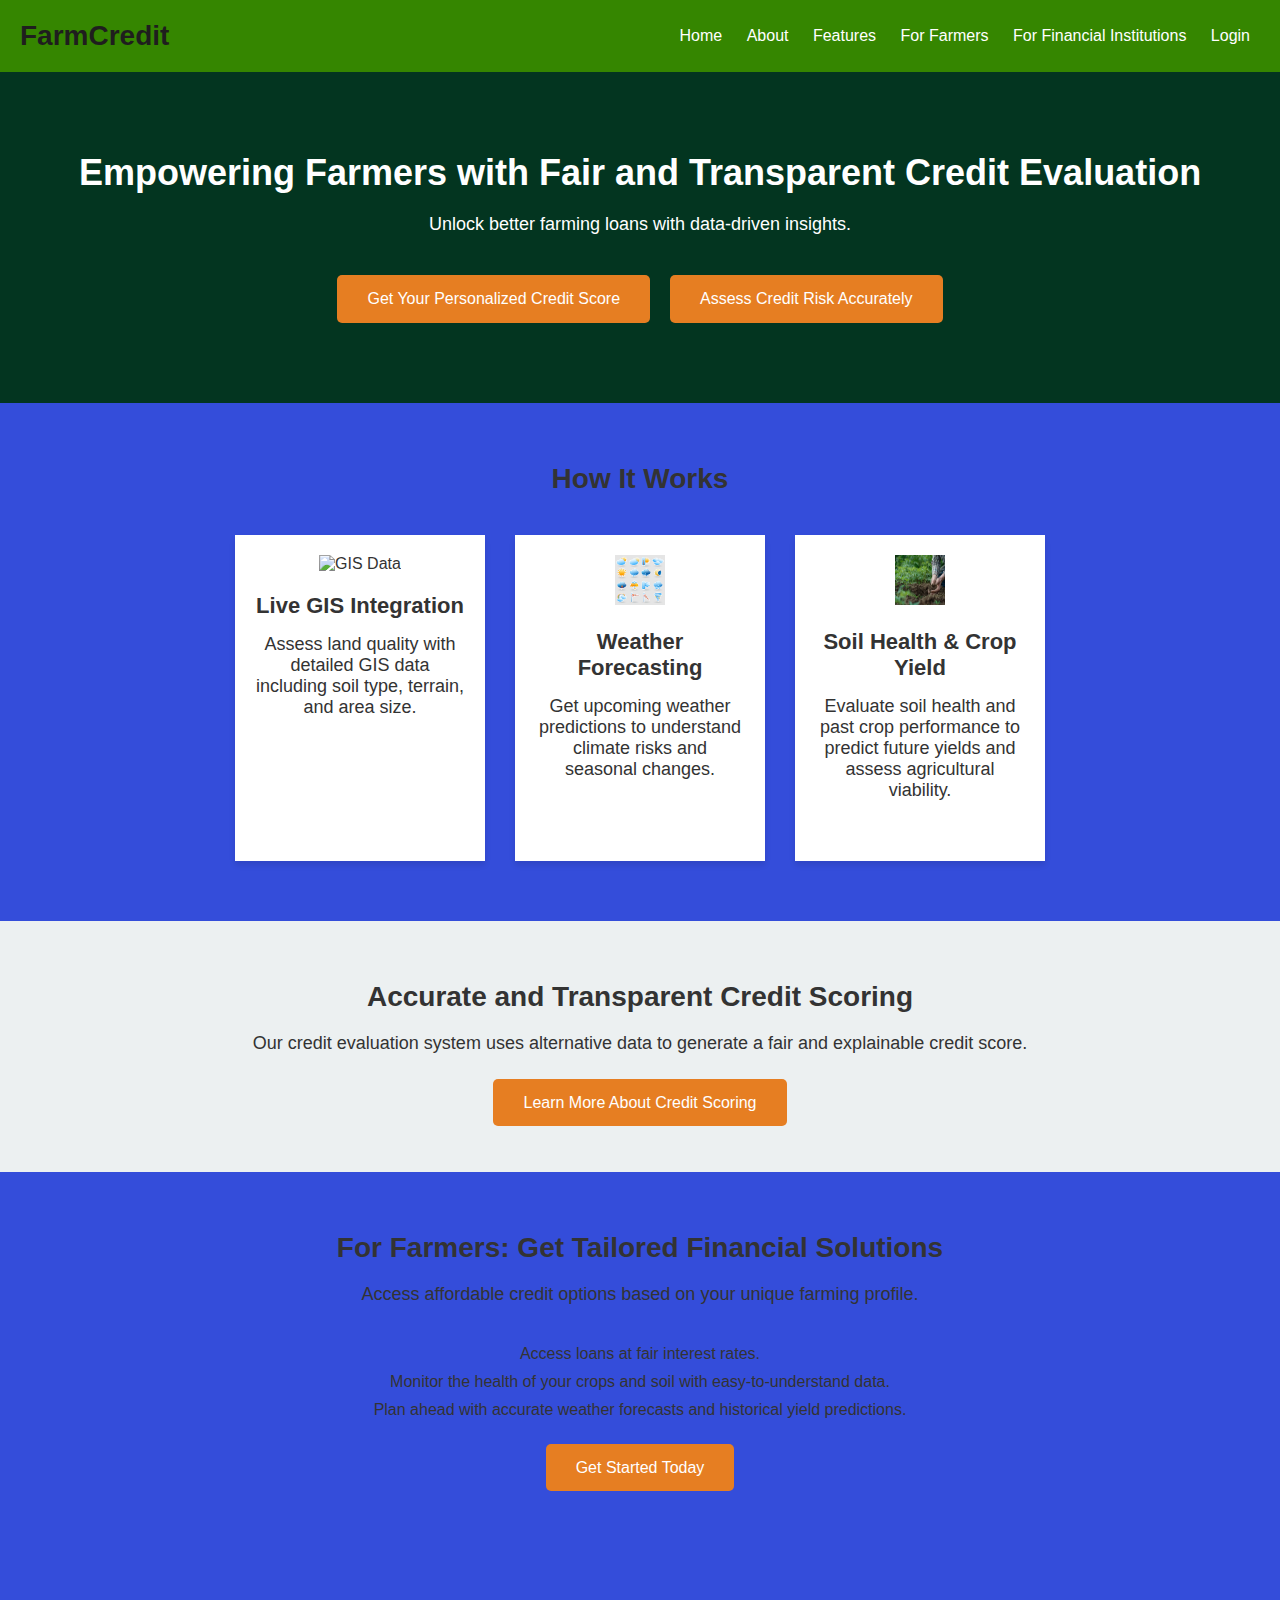
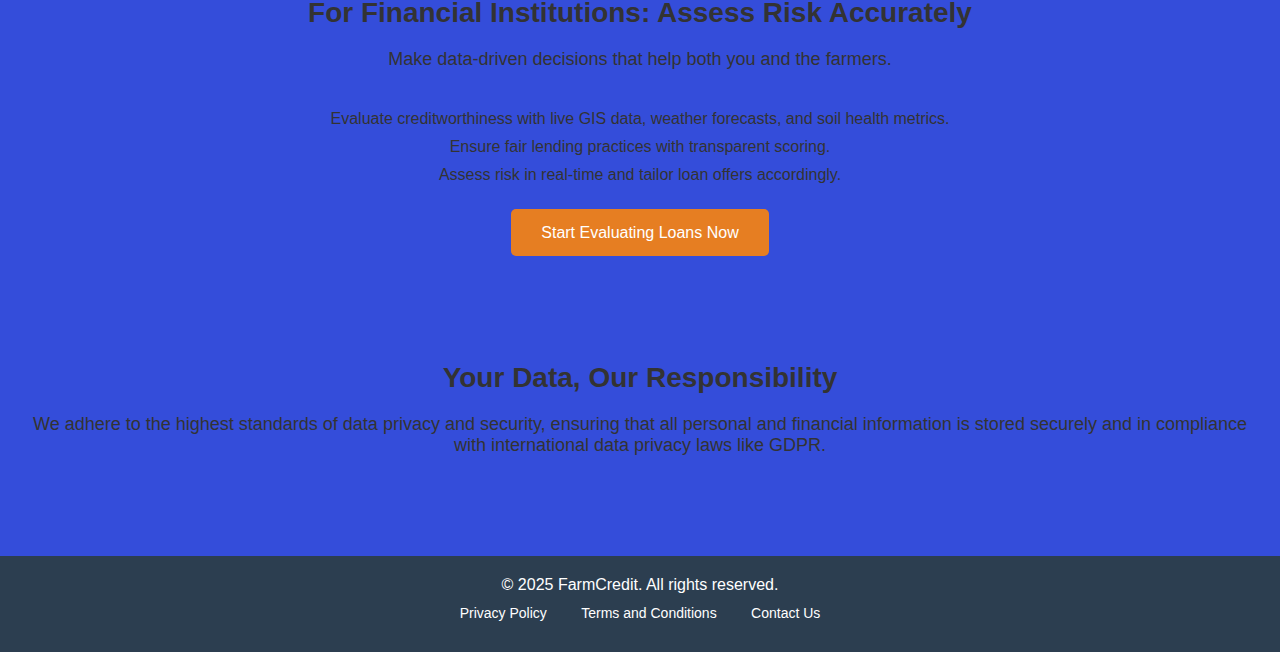
==== commit 3f21653a: "inserted soil icon image !" ====
--- a/index.html
+++ b/index.html
@@ -42,17 +42,17 @@
         <h2>How It Works</h2>
         <div class="features-container">
             <div class="feature">
-                <img src="gis-icon.png" alt="GIS Data">
+                <img src="image/images.jpeg" alt="GIS Data">
                 <h3>Live GIS Integration</h3>
                 <p>Assess land quality with detailed GIS data including soil type, terrain, and area size.</p>
             </div>
             <div class="feature">
-                <img src="weather-icon.png" alt="Weather Forecast">
+                <img src="./image/weather-forecast-tablet-mobile-symbols-widget-icons-set-with-clouds-rainbow_1284-13647 (1).avif" alt="Weather Forecast">
                 <h3>Weather Forecasting</h3>
                 <p>Get upcoming weather predictions to understand climate risks and seasonal changes.</p>
             </div>
             <div class="feature">
-                <img src="soil-icon.png" alt="Soil Health">
+                <img src="./image/240_F_1055339096_Df8Q0S6Sm1079HLFirvuVTV6Hz6XAPkR.jpg" alt="Soil Health">
                 <h3>Soil Health & Crop Yield</h3>
                 <p>Evaluate soil health and past crop performance to predict future yields and assess agricultural viability.</p>
             </div>
--- a/style.css
+++ b/style.css
@@ -8,7 +8,7 @@
 
 /* Body Styling */
 body {
-    background-color: #314deb;
+    background-color: #344dda;
     color: #333;
 }
 
@@ -16,7 +16,7 @@
 header {
     background-color: #358600;
     padding: 20px;
-    color: white;
+    color: rgb(31, 30, 30);
     position: relative;
 }
 #nav-list{
